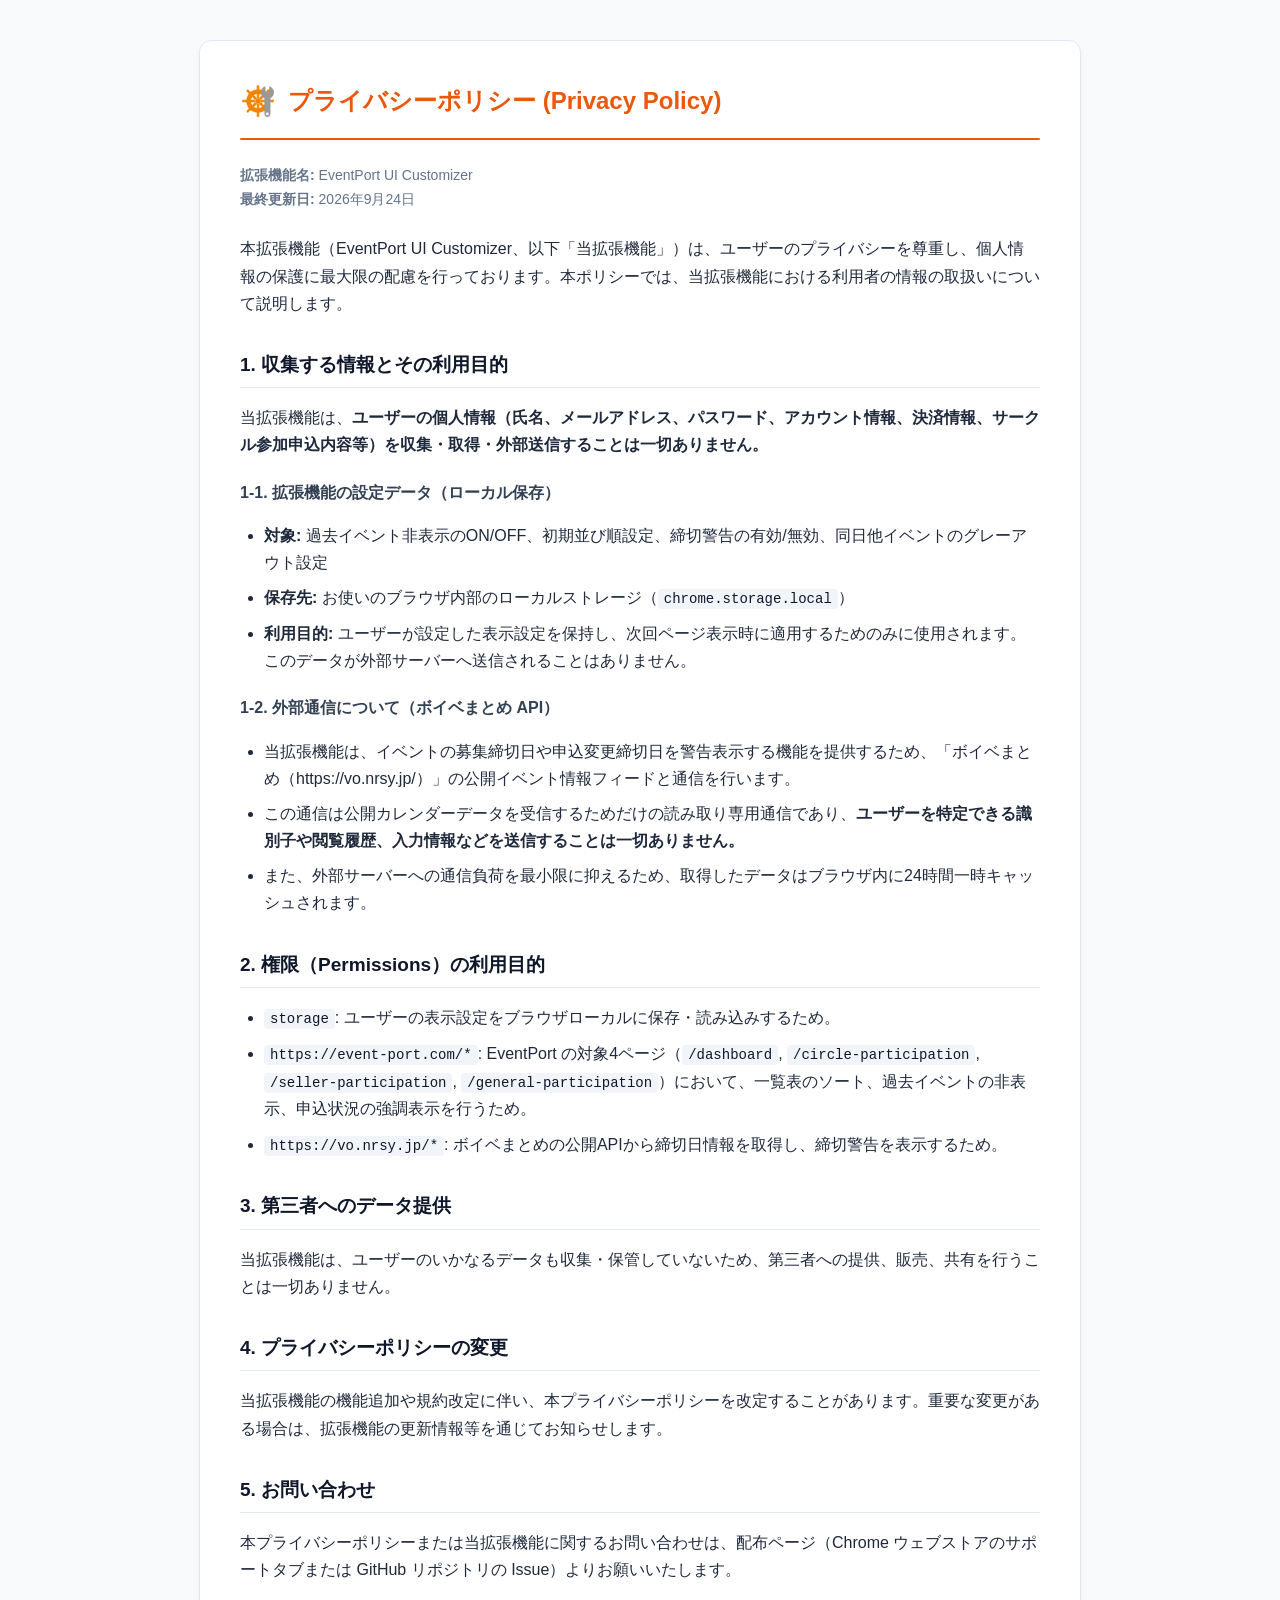
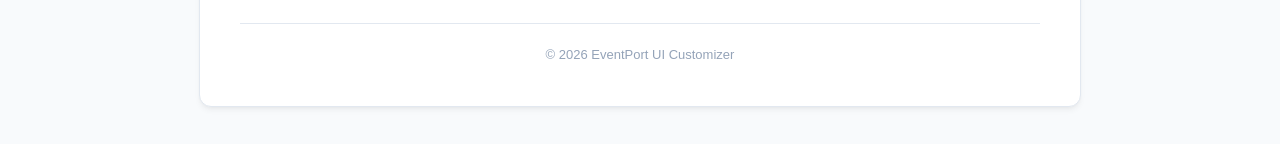
==== docs/index.html @ 421b617a "Add GitHub Pages privacy policy page" ====
<!DOCTYPE html>
<html lang="ja">
<head>
  <meta charset="UTF-8">
  <meta name="viewport" content="width=device-width, initial-scale=1.0">
  <title>プライバシーポリシー - EventPort UI Customizer</title>
  <link rel="icon" type="image/png" href="favicon.png">
  <style>
    :root {
      --primary: #ea580c;
      --text: #1e293b;
      --bg: #f8fafc;
      --card: #ffffff;
      --border: #e2e8f0;
    }
    body {
      font-family: -apple-system, BlinkMacSystemFont, "Segoe UI", Roboto, "Helvetica Neue", Arial, sans-serif;
      line-height: 1.7;
      color: var(--text);
      background-color: var(--bg);
      margin: 0;
      padding: 40px 20px;
    }
    .container {
      max-width: 800px;
      margin: 0 auto;
      background: var(--card);
      padding: 40px;
      border-radius: 12px;
      box-shadow: 0 4px 6px -1px rgba(0, 0, 0, 0.05), 0 2px 4px -2px rgba(0, 0, 0, 0.05);
      border: 1px solid var(--border);
    }
    .header-logo {
      display: flex;
      align-items: center;
      gap: 12px;
      margin-bottom: 8px;
    }
    .header-logo img {
      width: 36px;
      height: 36px;
    }
    h1 {
      font-size: 24px;
      color: var(--primary);
      margin: 0;
    }
    .divider {
      height: 2px;
      background: var(--primary);
      margin: 16px 0 24px 0;
      border-radius: 2px;
    }
    h2 {
      font-size: 19px;
      margin-top: 32px;
      padding-bottom: 6px;
      border-bottom: 1px solid var(--border);
      color: #0f172a;
    }
    h3 {
      font-size: 16px;
      margin-top: 20px;
      color: #334155;
    }
    ul {
      padding-left: 24px;
    }
    li {
      margin-bottom: 8px;
    }
    .meta {
      color: #64748b;
      font-size: 14px;
      margin-bottom: 24px;
    }
    code {
      background: #f1f5f9;
      padding: 2px 6px;
      border-radius: 4px;
      font-size: 14px;
      color: #0f172a;
    }
    .footer {
      margin-top: 40px;
      padding-top: 20px;
      border-top: 1px solid var(--border);
      text-align: center;
      font-size: 13px;
      color: #94a3b8;
    }
  </style>
</head>
<body>
  <div class="container">
    <div class="header-logo">
      <img src="favicon.png" alt="EventPort UI Customizer Icon">
      <h1>プライバシーポリシー (Privacy Policy)</h1>
    </div>
    <div class="divider"></div>

    <div class="meta">
      <strong>拡張機能名:</strong> EventPort UI Customizer<br>
      <strong>最終更新日:</strong> 2026年9月24日
    </div>

    <p>本拡張機能（EventPort UI Customizer、以下「当拡張機能」）は、ユーザーのプライバシーを尊重し、個人情報の保護に最大限の配慮を行っております。本ポリシーでは、当拡張機能における利用者の情報の取扱いについて説明します。</p>

    <h2>1. 収集する情報とその利用目的</h2>
    <p>当拡張機能は、<strong>ユーザーの個人情報（氏名、メールアドレス、パスワード、アカウント情報、決済情報、サークル参加申込内容等）を収集・取得・外部送信することは一切ありません。</strong></p>

    <h3>1-1. 拡張機能の設定データ（ローカル保存）</h3>
    <ul>
      <li><strong>対象:</strong> 過去イベント非表示のON/OFF、初期並び順設定、締切警告の有効/無効、同日他イベントのグレーアウト設定</li>
      <li><strong>保存先:</strong> お使いのブラウザ内部のローカルストレージ（<code>chrome.storage.local</code>）</li>
      <li><strong>利用目的:</strong> ユーザーが設定した表示設定を保持し、次回ページ表示時に適用するためのみに使用されます。このデータが外部サーバーへ送信されることはありません。</li>
    </ul>

    <h3>1-2. 外部通信について（ボイベまとめ API）</h3>
    <ul>
      <li>当拡張機能は、イベントの募集締切日や申込変更締切日を警告表示する機能を提供するため、「ボイベまとめ（https://vo.nrsy.jp/）」の公開イベント情報フィードと通信を行います。</li>
      <li>この通信は公開カレンダーデータを受信するためだけの読み取り専用通信であり、<strong>ユーザーを特定できる識別子や閲覧履歴、入力情報などを送信することは一切ありません。</strong></li>
      <li>また、外部サーバーへの通信負荷を最小限に抑えるため、取得したデータはブラウザ内に24時間一時キャッシュされます。</li>
    </ul>

    <h2>2. 権限（Permissions）の利用目的</h2>
    <ul>
      <li><code>storage</code>: ユーザーの表示設定をブラウザローカルに保存・読み込みするため。</li>
      <li><code>https://event-port.com/*</code>: EventPort の対象4ページ（<code>/dashboard</code>, <code>/circle-participation</code>, <code>/seller-participation</code>, <code>/general-participation</code>）において、一覧表のソート、過去イベントの非表示、申込状況の強調表示を行うため。</li>
      <li><code>https://vo.nrsy.jp/*</code>: ボイベまとめの公開APIから締切日情報を取得し、締切警告を表示するため。</li>
    </ul>

    <h2>3. 第三者へのデータ提供</h2>
    <p>当拡張機能は、ユーザーのいかなるデータも収集・保管していないため、第三者への提供、販売、共有を行うことは一切ありません。</p>

    <h2>4. プライバシーポリシーの変更</h2>
    <p>当拡張機能の機能追加や規約改定に伴い、本プライバシーポリシーを改定することがあります。重要な変更がある場合は、拡張機能の更新情報等を通じてお知らせします。</p>

    <h2>5. お問い合わせ</h2>
    <p>本プライバシーポリシーまたは当拡張機能に関するお問い合わせは、配布ページ（Chrome ウェブストアのサポートタブまたは GitHub リポジトリの Issue）よりお願いいたします。</p>

    <div class="footer">
      &copy; 2026 EventPort UI Customizer
    </div>
  </div>
</body>
</html>
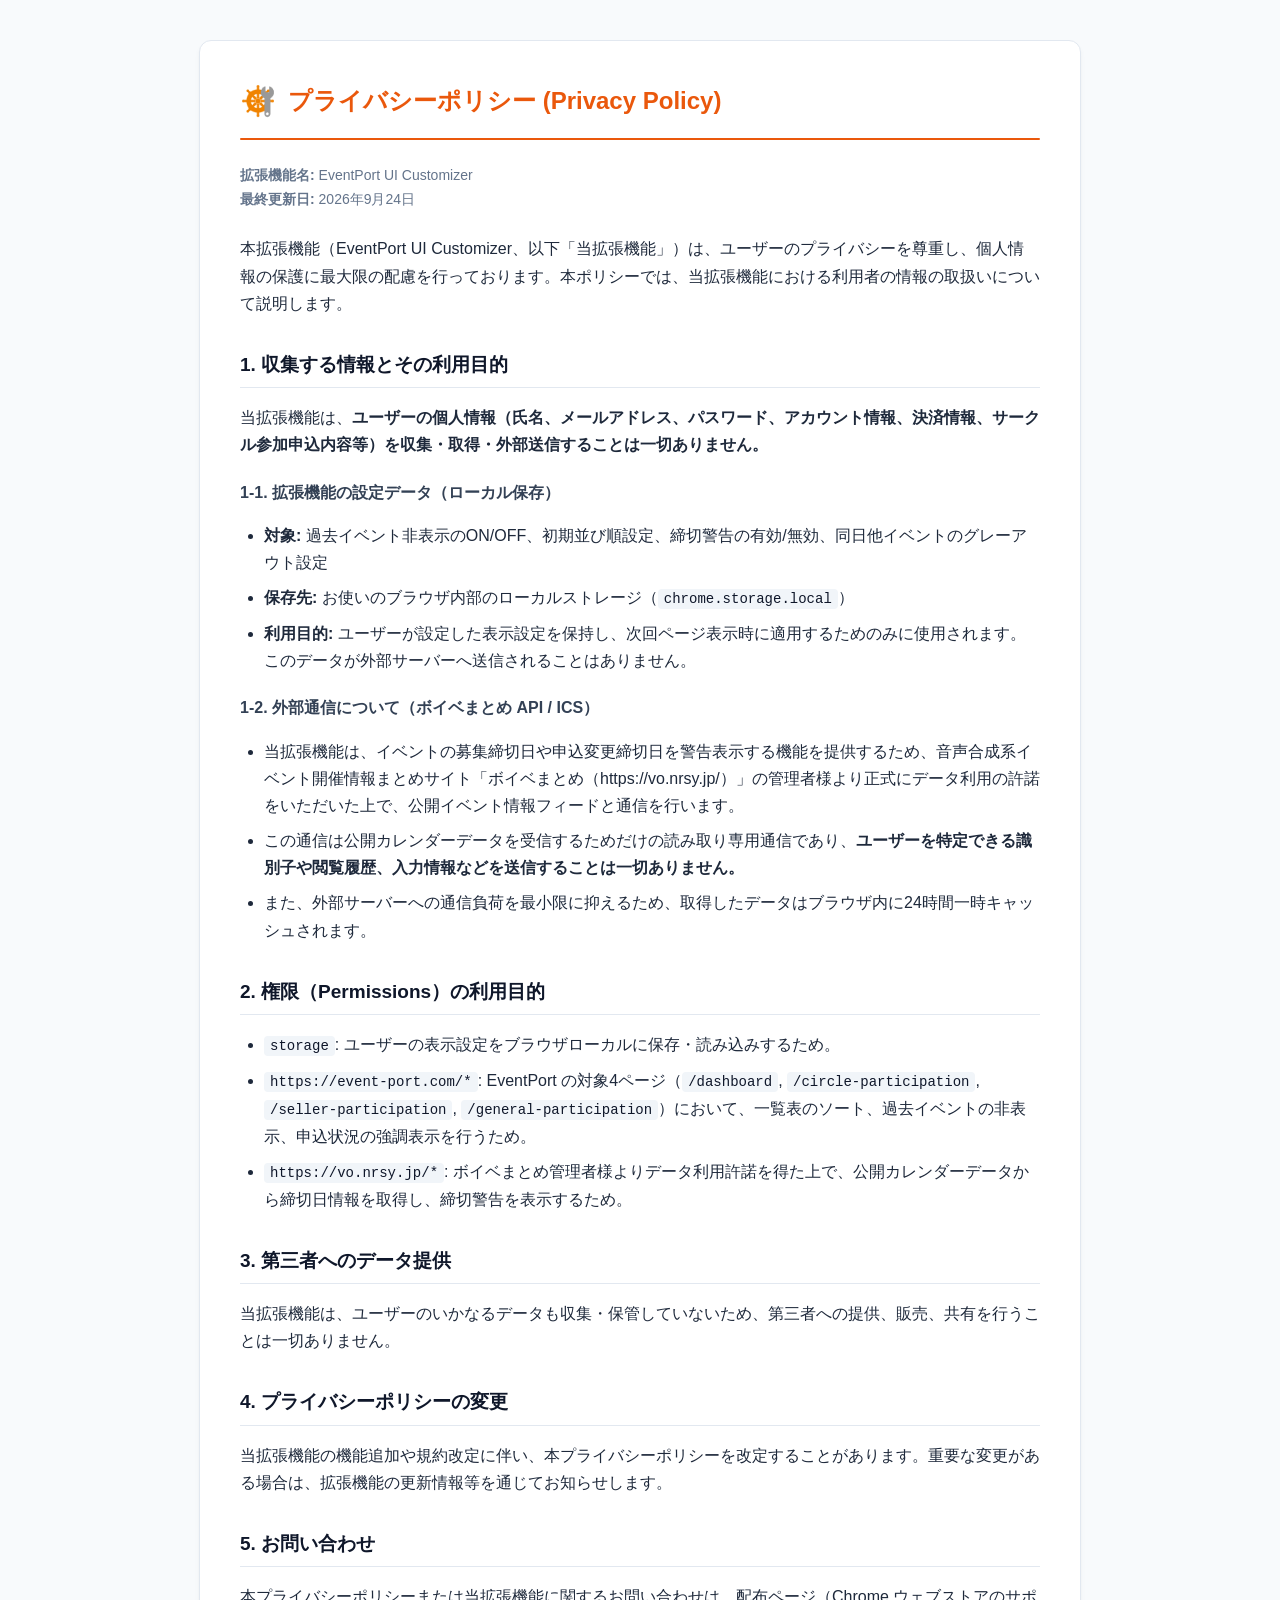
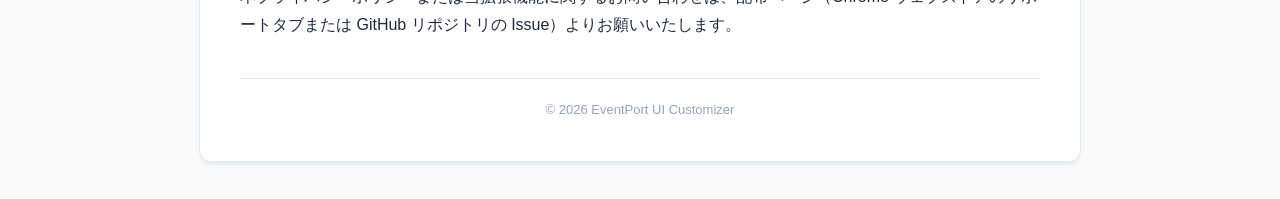
==== commit bb1a8f69: "ボイベまとめの許諾を得た文章に変更" ====
--- a/docs/index.html
+++ b/docs/index.html
@@ -116,9 +116,9 @@
       <li><strong>利用目的:</strong> ユーザーが設定した表示設定を保持し、次回ページ表示時に適用するためのみに使用されます。このデータが外部サーバーへ送信されることはありません。</li>
     </ul>
 
-    <h3>1-2. 外部通信について（ボイベまとめ API）</h3>
+    <h3>1-2. 外部通信について（ボイベまとめ API / ICS）</h3>
     <ul>
-      <li>当拡張機能は、イベントの募集締切日や申込変更締切日を警告表示する機能を提供するため、「ボイベまとめ（https://vo.nrsy.jp/）」の公開イベント情報フィードと通信を行います。</li>
+      <li>当拡張機能は、イベントの募集締切日や申込変更締切日を警告表示する機能を提供するため、音声合成系イベント開催情報まとめサイト「ボイベまとめ（https://vo.nrsy.jp/）」の管理者様より正式にデータ利用の許諾をいただいた上で、公開イベント情報フィードと通信を行います。</li>
       <li>この通信は公開カレンダーデータを受信するためだけの読み取り専用通信であり、<strong>ユーザーを特定できる識別子や閲覧履歴、入力情報などを送信することは一切ありません。</strong></li>
       <li>また、外部サーバーへの通信負荷を最小限に抑えるため、取得したデータはブラウザ内に24時間一時キャッシュされます。</li>
     </ul>
@@ -127,7 +127,7 @@
     <ul>
       <li><code>storage</code>: ユーザーの表示設定をブラウザローカルに保存・読み込みするため。</li>
       <li><code>https://event-port.com/*</code>: EventPort の対象4ページ（<code>/dashboard</code>, <code>/circle-participation</code>, <code>/seller-participation</code>, <code>/general-participation</code>）において、一覧表のソート、過去イベントの非表示、申込状況の強調表示を行うため。</li>
-      <li><code>https://vo.nrsy.jp/*</code>: ボイベまとめの公開APIから締切日情報を取得し、締切警告を表示するため。</li>
+      <li><code>https://vo.nrsy.jp/*</code>: ボイベまとめ管理者様よりデータ利用許諾を得た上で、公開カレンダーデータから締切日情報を取得し、締切警告を表示するため。</li>
     </ul>
 
     <h2>3. 第三者へのデータ提供</h2>
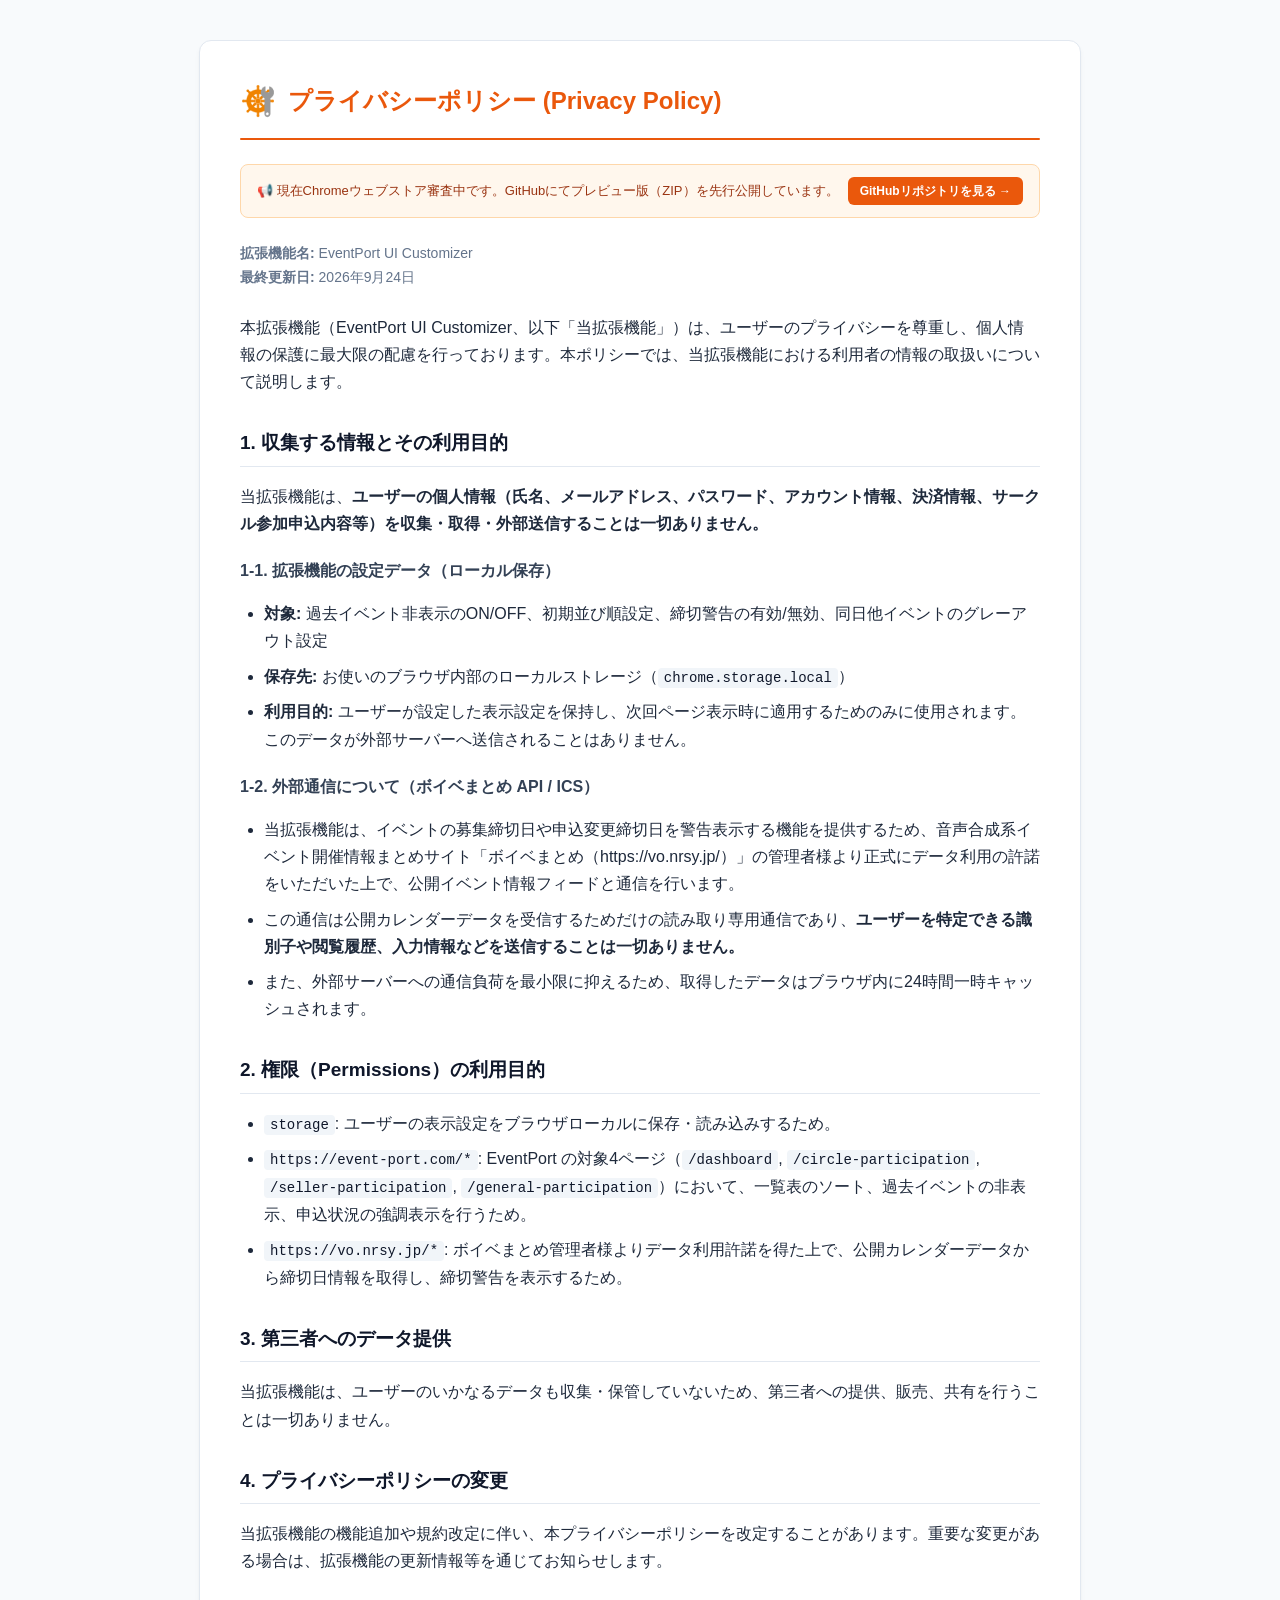
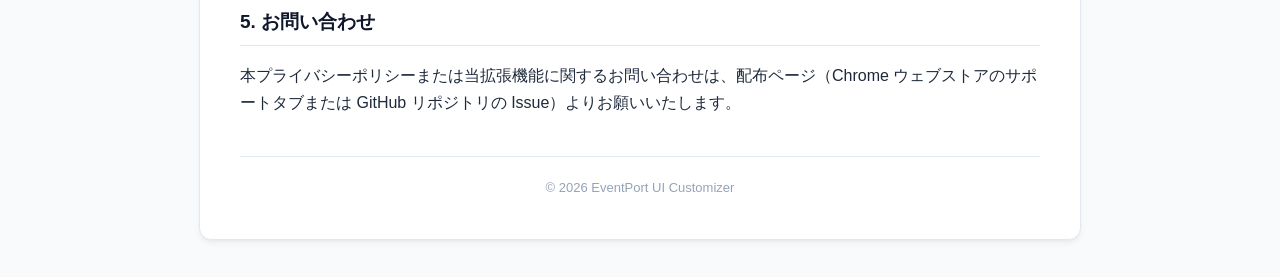
==== commit 04ea2068: "Add README, LICENSE, and preview release notice" ====
--- a/docs/index.html
+++ b/docs/index.html
@@ -99,6 +99,11 @@
     </div>
     <div class="divider"></div>
 
+    <div style="background: #fff7ed; border: 1px solid #fed7aa; padding: 12px 16px; border-radius: 8px; margin-bottom: 24px; font-size: 13px; color: #9a3412; display: flex; align-items: center; justify-content: space-between; flex-wrap: wrap; gap: 8px;">
+      <span>📢 現在Chromeウェブストア審査中です。GitHubにてプレビュー版（ZIP）を先行公開しています。</span>
+      <a href="https://github.com/himajin0816/EventPort-UI-Customizer" style="display: inline-block; background: #ea580c; color: white; padding: 4px 12px; border-radius: 6px; text-decoration: none; font-weight: 600; font-size: 12px;">GitHubリポジトリを見る →</a>
+    </div>
+
     <div class="meta">
       <strong>拡張機能名:</strong> EventPort UI Customizer<br>
       <strong>最終更新日:</strong> 2026年9月24日
